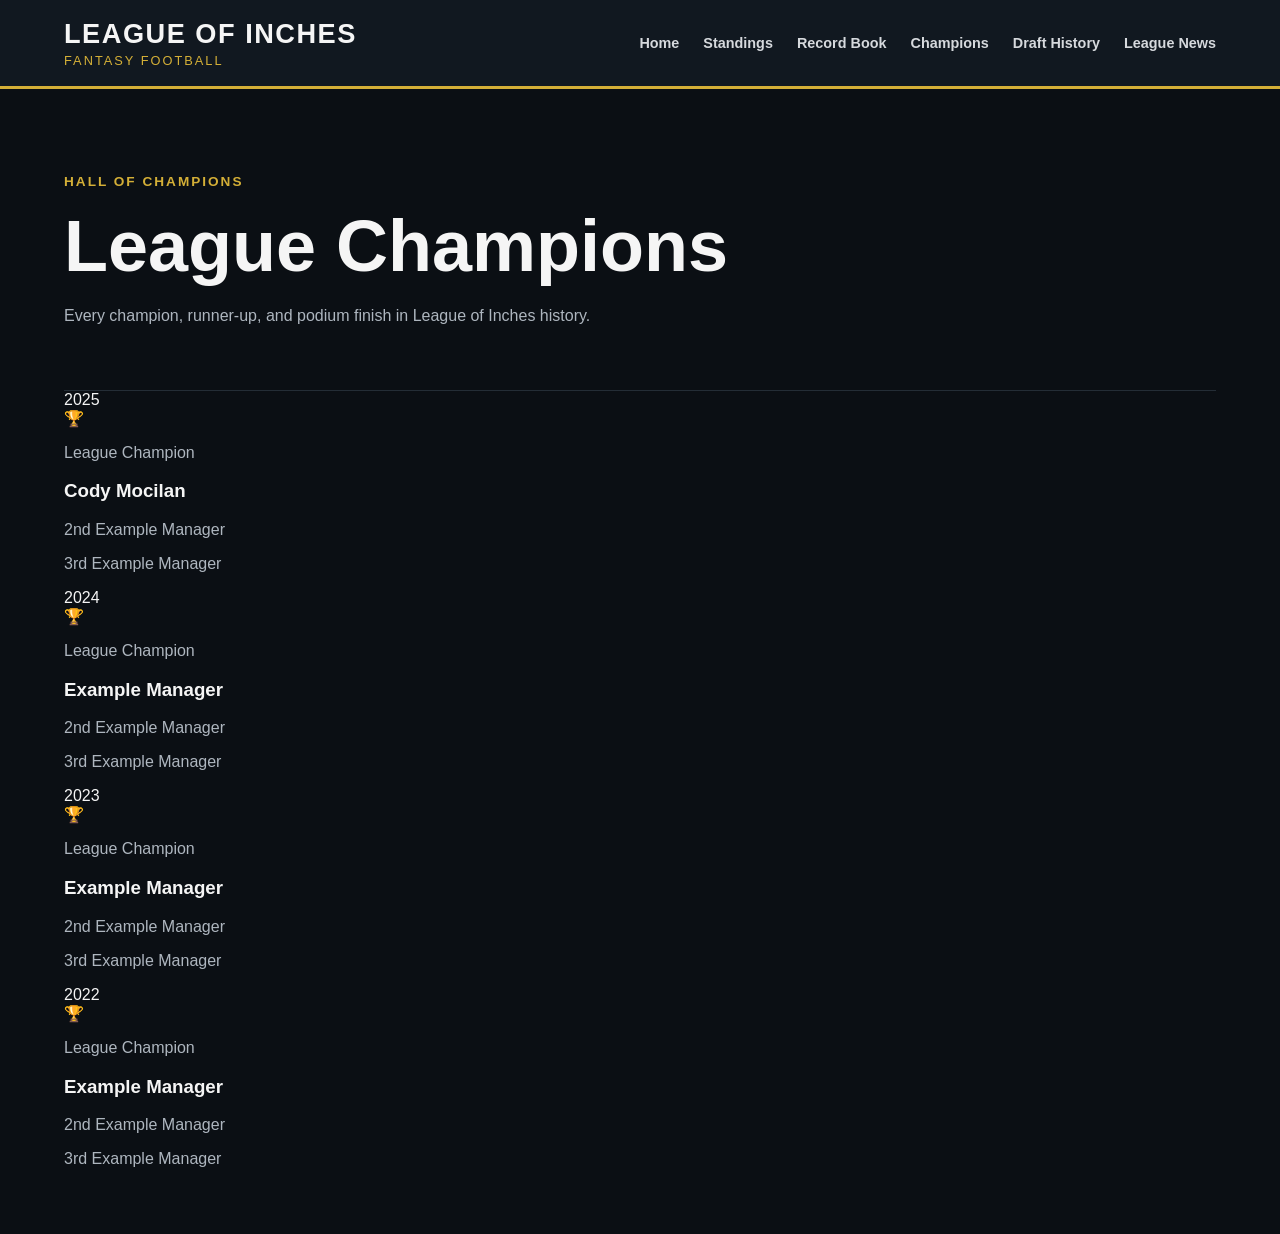
==== champions.html @ 8c59e63b "Create champions page" ====
<!DOCTYPE html>
<html lang="en">
<head>
  <meta charset="UTF-8">
  <meta name="viewport" content="width=device-width, initial-scale=1.0">
  <title>Champions | League of Inches</title>
  <link rel="stylesheet" href="style.css">
</head>

<body>

  <header class="site-header">
    <div class="header-inner">

      <div class="site-brand">
        <h1>LEAGUE OF INCHES</h1>
        <span>Fantasy Football</span>
      </div>

      <nav class="main-nav desktop-nav">
        <a href="index.html">Home</a>
        <a href="standings.html">Standings</a>
        <a href="record-book.html">Record Book</a>
        <a href="champions.html">Champions</a>
        <a href="draft-history.html">Draft History</a>
        <a href="news.html">League News</a>
      </nav>

      <details class="mobile-nav">
        <summary>☰</summary>

        <div class="mobile-nav-links">
          <a href="index.html">Home</a>
          <a href="standings.html">Standings</a>
          <a href="record-book.html">Record Book</a>
          <a href="champions.html">Champions</a>
          <a href="draft-history.html">Draft History</a>
          <a href="news.html">League News</a>
        </div>
      </details>

    </div>
  </header>

  <main>

    <section class="page-header">
      <p class="eyebrow">Hall of Champions</p>
      <h2>League Champions</h2>
      <p class="page-description">
        Every champion, runner-up, and podium finish in League of Inches history.
      </p>
    </section>

    <section class="champions-grid">

      <article class="champion-card featured-champion">
        <span class="champion-year">2025</span>
        <div class="champion-trophy">🏆</div>
        <p class="champion-label">League Champion</p>
        <h3>Cody Mocilan</h3>

        <div class="champion-placements">
          <p><span>2nd</span> Example Manager</p>
          <p><span>3rd</span> Example Manager</p>
        </div>
      </article>

      <article class="champion-card">
        <span class="champion-year">2024</span>
        <div class="champion-trophy">🏆</div>
        <p class="champion-label">League Champion</p>
        <h3>Example Manager</h3>

        <div class="champion-placements">
          <p><span>2nd</span> Example Manager</p>
          <p><span>3rd</span> Example Manager</p>
        </div>
      </article>

      <article class="champion-card">
        <span class="champion-year">2023</span>
        <div class="champion-trophy">🏆</div>
        <p class="champion-label">League Champion</p>
        <h3>Example Manager</h3>

        <div class="champion-placements">
          <p><span>2nd</span> Example Manager</p>
          <p><span>3rd</span> Example Manager</p>
        </div>
      </article>

      <article class="champion-card">
        <span class="champion-year">2022</span>
        <div class="champion-trophy">🏆</div>
        <p class="champion-label">League Champion</p>
        <h3>Example Manager</h3>

        <div class="champion-placements">
          <p><span>2nd</span> Example Manager</p>
          <p><span>3rd</span> Example Manager</p>
        </div>
      </article>

    </section>

  </main>

</body>
</html>
---- style.css ----
* {
  box-sizing: border-box;
}

body {
  margin: 0;
  font-family: Arial, Helvetica, sans-serif;
  background: #0b0f14;
  color: #f5f5f5;
}

/* HEADER */

.site-header {
  background: #111820;
  border-bottom: 3px solid #d4af37;
}

.header-inner {
  max-width: 1200px;
  margin: 0 auto;
  padding: 18px 24px;
  display: flex;
  align-items: center;
  justify-content: space-between;
  gap: 30px;
}

.site-brand h1 {
  margin: 0;
  font-size: 1.7rem;
  letter-spacing: 1.5px;
}

.site-brand span {
  display: block;
  margin-top: 3px;
  color: #d4af37;
  font-size: 0.8rem;
  text-transform: uppercase;
  letter-spacing: 2px;
}

.main-nav {
  display: flex;
  gap: 24px;
}

.main-nav a {
  color: #d6d9dd;
  text-decoration: none;
  font-size: 0.9rem;
  font-weight: bold;
  transition: color 0.2s ease;
}

.main-nav a:hover {
  color: #d4af37;
}

/* MAIN PAGE */

main {
  max-width: 1200px;
  margin: 0 auto;
  padding: 50px 24px;
}

main h2 {
  font-size: 2.5rem;
  margin: 0 0 10px;
}

main p {
  color: #aeb6bf;
}

/* HERO */

.hero {
  min-height: 520px;
  display: flex;
  align-items: center;
  padding: 70px 0;
}

.hero-content {
  max-width: 720px;
}

.eyebrow {
  margin: 0 0 16px;
  color: #d4af37;
  font-size: 0.85rem;
  font-weight: bold;
  text-transform: uppercase;
  letter-spacing: 2px;
}

.hero h2 {
  margin: 0;
  font-size: clamp(3rem, 7vw, 5.8rem);
  line-height: 0.95;
  letter-spacing: -2px;
}

.hero-description {
  max-width: 600px;
  margin: 24px 0 30px;
  font-size: 1.1rem;
  line-height: 1.6;
}

.hero-buttons {
  display: flex;
  gap: 12px;
  flex-wrap: wrap;
}

.button {
  display: inline-block;
  padding: 13px 20px;
  border-radius: 6px;
  text-decoration: none;
  font-weight: bold;
}

.button.primary {
  background: #d4af37;
  color: #0b0f14;
}

.button.secondary {
  border: 1px solid #4b5563;
  color: #f5f5f5;
}

.mobile-nav {
  display: none;
}

/* PAGE HEADERS */

.page-header {
  padding: 35px 0 45px;
  border-bottom: 1px solid #242d36;
}

.page-header h2 {
  margin: 0;
  font-size: clamp(2.6rem, 6vw, 4.5rem);
}

.page-description {
  max-width: 650px;
  margin-top: 16px;
  line-height: 1.6;
}


/* STANDINGS */

.standings-section {
  padding: 45px 0;
}

.section-heading {
  display: flex;
  align-items: flex-end;
  justify-content: space-between;
  gap: 20px;
  margin-bottom: 25px;
}

.section-heading h3 {
  margin: 4px 0 0;
  font-size: 1.8rem;
}

.season-selector {
  background: #111820;
  color: #f5f5f5;
  border: 1px solid #39434d;
  border-radius: 6px;
  padding: 10px 14px;
  font-size: 0.95rem;
}

.table-wrapper {
  width: 100%;
  overflow-x: auto;
  border: 1px solid #242d36;
  border-radius: 8px;
}

.standings-table {
  width: 100%;
  border-collapse: collapse;
  min-width: 700px;
  background: #111820;
}

.standings-table th,
.standings-table td {
  padding: 16px 18px;
  text-align: left;
  border-bottom: 1px solid #242d36;
}

.standings-table th {
  background: #151e27;
  color: #d4af37;
  font-size: 0.78rem;
  text-transform: uppercase;
  letter-spacing: 1px;
}

.standings-table td {
  color: #d6d9dd;
}

.standings-table tbody tr:last-child td {
  border-bottom: none;
}

.standings-table tbody tr:hover {
  background: #151e27;
}

.standings-table td:nth-child(1) {
  font-weight: bold;
  color: #d4af37;
}

.standings-table td:nth-child(2) {
  font-weight: bold;
  color: #ffffff;
}

/* RECORD BOOK */

.record-grid {
  display: grid;
  grid-template-columns: repeat(2, minmax(0, 1fr));
  gap: 20px;
  padding: 45px 0;
}

.record-card {
  background: linear-gradient(145deg, #111820, #151e27);
  border: 1px solid #28313b;
  border-radius: 10px;
  padding: 28px;
  position: relative;
  overflow: hidden;
}

.record-card::before {
  content: "";
  position: absolute;
  top: 0;
  left: 0;
  width: 5px;
  height: 100%;
  background: #d4af37;
}

.record-label {
  margin: 0 0 18px;
  color: #aeb6bf;
  font-size: 0.78rem;
  font-weight: bold;
  text-transform: uppercase;
  letter-spacing: 1.3px;
}

.record-card h3 {
  margin: 0;
  font-size: 3rem;
  line-height: 1;
  color: #ffffff;
}

.record-holder {
  margin: 12px 0 4px;
  color: #d4af37;
  font-size: 1.1rem;
  font-weight: bold;
}

.record-meta {
  color: #7f8a96;
  font-size: 0.85rem;
}

/* MOBILE */

@media (max-width: 800px) {

  .header-inner {
    padding: 20px;
    flex-direction: row;
    align-items: flex-start;
    justify-content: space-between;
    position: relative;
  }

  .desktop-nav {
    display: none;
  }

  .mobile-nav {
    display: block;
    margin-left: auto;
  }

  .mobile-nav summary {
    list-style: none;
    cursor: pointer;
    font-size: 2rem;
    line-height: 1;
    color: #f5f5f5;
  }

  .mobile-nav summary::-webkit-details-marker {
    display: none;
  }

  .mobile-nav-links {
    position: absolute;
    top: 100%;
    left: 0;
    right: 0;
    z-index: 100;
    padding: 15px 20px 20px;
    background: #111820;
    border-bottom: 3px solid #d4af37;
  }

  .mobile-nav-links a {
    display: block;
    padding: 13px 0;
    color: #f5f5f5;
    text-decoration: none;
    font-size: 1rem;
    font-weight: bold;
    border-bottom: 1px solid #28313b;
  }

  .mobile-nav-links a:last-child {
    border-bottom: none;
  }

  .site-brand h1 {
    font-size: 1.4rem;
  }

  .site-brand span {
    font-size: 0.72rem;
  }

  main {
    padding: 35px 20px;
  }

  .hero {
    min-height: 520px;
    padding: 55px 0;
  }

    .page-header {
    padding: 20px 0 35px;
  }

  .standings-section {
    padding: 35px 0;
  }

  .section-heading {
    align-items: center;
  }

  .section-heading h3 {
    font-size: 1.5rem;
  }

  .standings-table th,
  .standings-table td {
    padding: 14px 15px;
  }

    .record-grid {
    grid-template-columns: 1fr;
    padding: 35px 0;
  }

  .record-card {
    padding: 24px;
  }

  .record-card h3 {
    font-size: 2.6rem;
  }
}
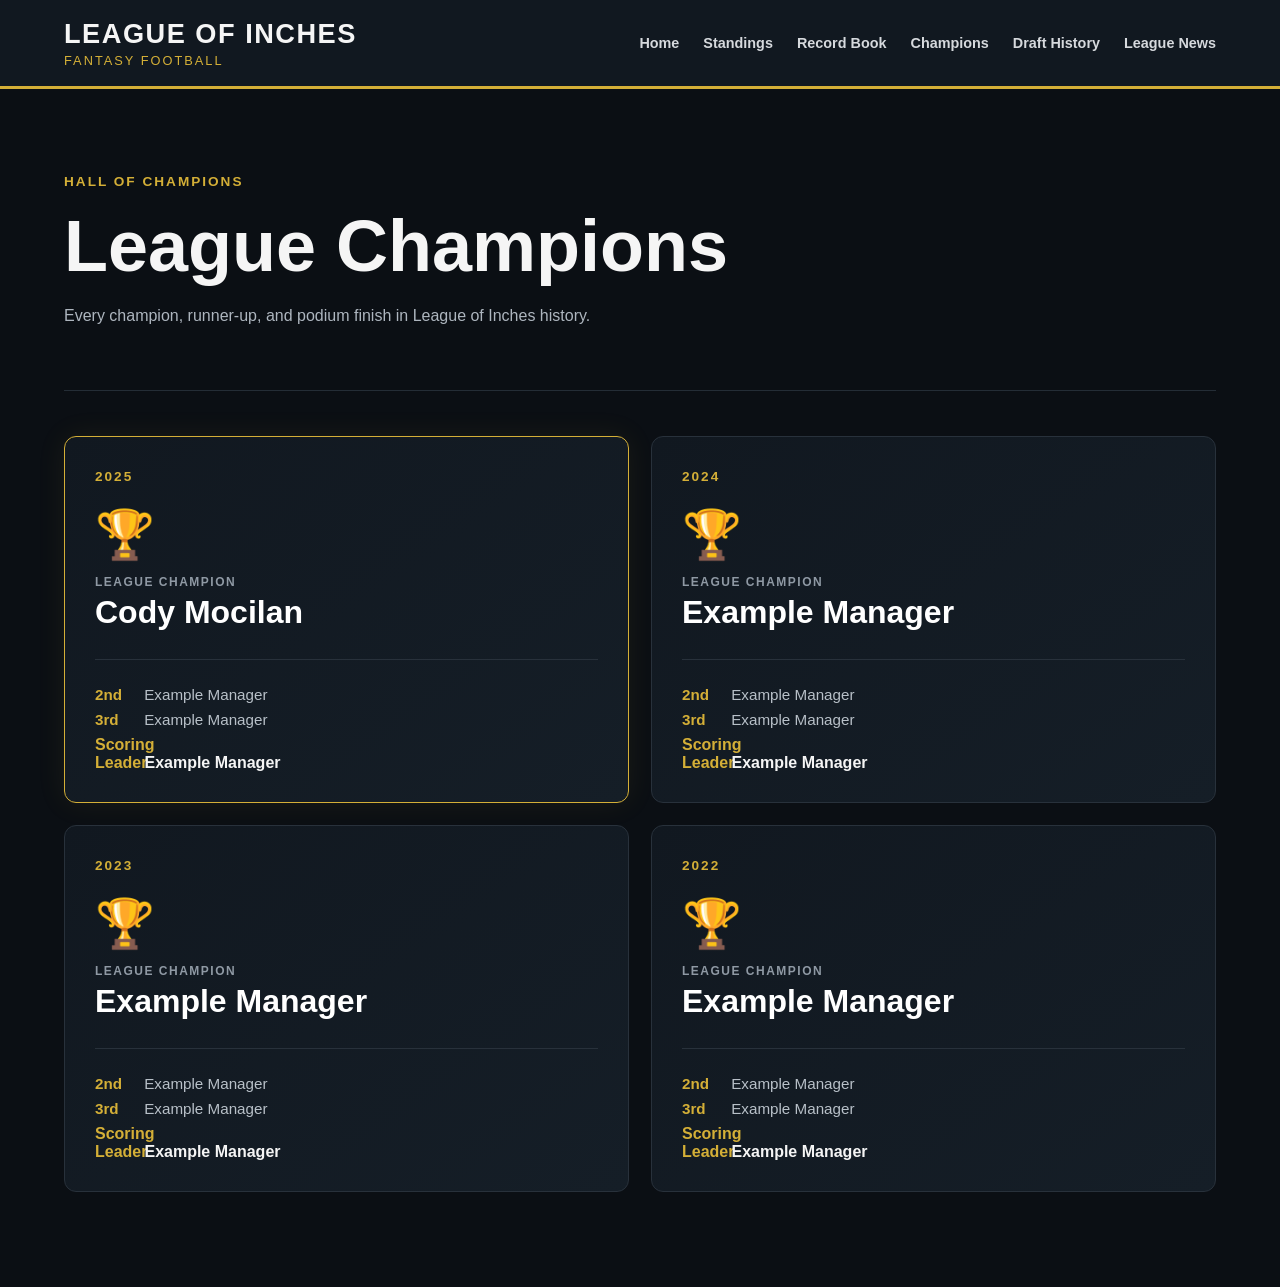
==== commit 5300e8de: "Add scoring leaders to champions" ====
--- a/champions.html
+++ b/champions.html
@@ -63,6 +63,11 @@
         <div class="champion-placements">
           <p><span>2nd</span> Example Manager</p>
           <p><span>3rd</span> Example Manager</p>
+        
+          <div class="scoring-leader">
+            <span class="scoring-label">Scoring Leader</span>
+            <strong>Example Manager</strong>
+          </div>
         </div>
       </article>
 
@@ -75,6 +80,11 @@
         <div class="champion-placements">
           <p><span>2nd</span> Example Manager</p>
           <p><span>3rd</span> Example Manager</p>
+        
+          <div class="scoring-leader">
+            <span class="scoring-label">Scoring Leader</span>
+            <strong>Example Manager</strong>
+          </div>
         </div>
       </article>
 
@@ -87,6 +97,11 @@
         <div class="champion-placements">
           <p><span>2nd</span> Example Manager</p>
           <p><span>3rd</span> Example Manager</p>
+        
+          <div class="scoring-leader">
+            <span class="scoring-label">Scoring Leader</span>
+            <strong>Example Manager</strong>
+          </div>
         </div>
       </article>
 
@@ -99,6 +114,11 @@
         <div class="champion-placements">
           <p><span>2nd</span> Example Manager</p>
           <p><span>3rd</span> Example Manager</p>
+        
+          <div class="scoring-leader">
+            <span class="scoring-label">Scoring Leader</span>
+            <strong>Example Manager</strong>
+          </div>
         </div>
       </article>
 
--- a/style.css
+++ b/style.css
@@ -291,6 +291,76 @@
 .record-meta {
   color: #7f8a96;
   font-size: 0.85rem;
+}
+
+/* CHAMPIONS */
+
+.champions-grid {
+  display: grid;
+  grid-template-columns: repeat(2, minmax(0, 1fr));
+  gap: 22px;
+  padding: 45px 0;
+}
+
+.champion-card {
+  position: relative;
+  background: linear-gradient(145deg, #111820, #151e27);
+  border: 1px solid #28313b;
+  border-radius: 12px;
+  padding: 30px;
+  overflow: hidden;
+}
+
+.champion-card.featured-champion {
+  border-color: #d4af37;
+  box-shadow: 0 0 30px rgba(212, 175, 55, 0.08);
+}
+
+.champion-year {
+  display: inline-block;
+  color: #d4af37;
+  font-size: 0.85rem;
+  font-weight: bold;
+  letter-spacing: 2px;
+}
+
+.champion-trophy {
+  margin: 22px 0 12px;
+  font-size: 3rem;
+}
+
+.champion-label {
+  margin: 0 0 5px;
+  color: #8f99a4;
+  font-size: 0.75rem;
+  font-weight: bold;
+  text-transform: uppercase;
+  letter-spacing: 1.5px;
+}
+
+.champion-card h3 {
+  margin: 0;
+  color: #ffffff;
+  font-size: 2rem;
+}
+
+.champion-placements {
+  margin-top: 28px;
+  padding-top: 18px;
+  border-top: 1px solid #28313b;
+}
+
+.champion-placements p {
+  margin: 8px 0;
+  color: #b8c0c8;
+  font-size: 0.95rem;
+}
+
+.champion-placements span {
+  display: inline-block;
+  width: 45px;
+  color: #d4af37;
+  font-weight: bold;
 }
 
 /* MOBILE */
@@ -401,4 +471,18 @@
   .record-card h3 {
     font-size: 2.6rem;
   }
-}
+
+    .champions-grid {
+    grid-template-columns: 1fr;
+    padding: 35px 0;
+  }
+
+  .champion-card {
+    padding: 25px;
+  }
+
+  .champion-card h3 {
+    font-size: 1.8rem;
+  }
+  
+}
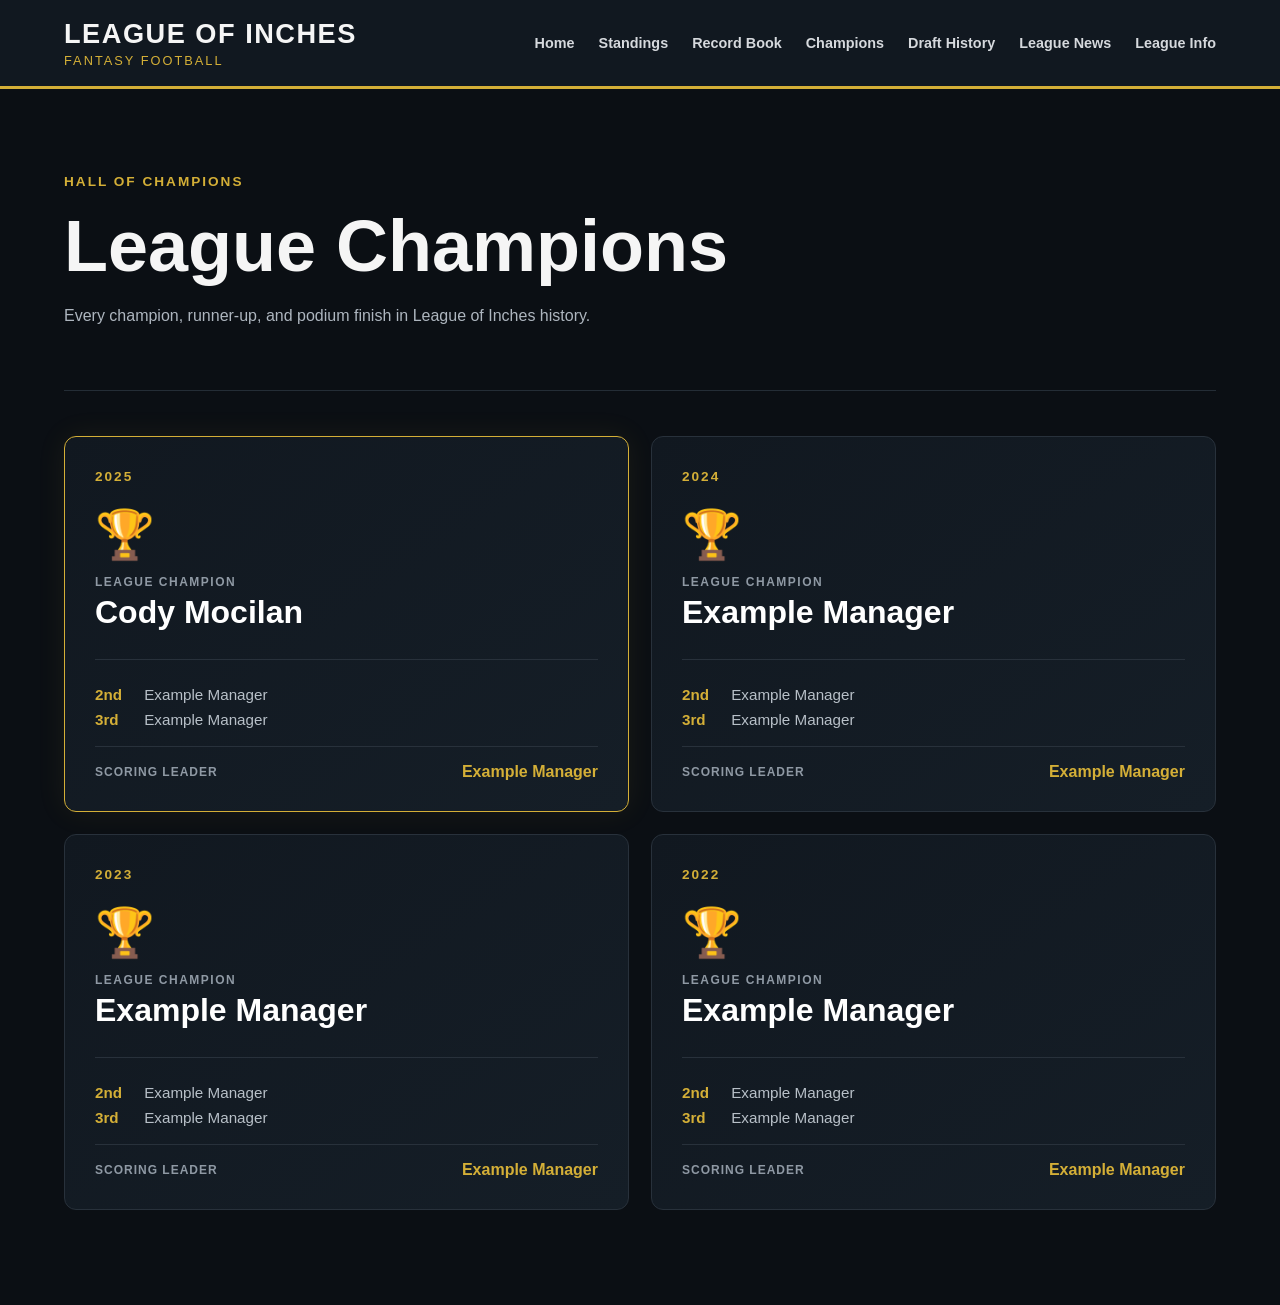
==== commit 6ede0c07: "Update champions.html" ====
--- a/champions.html
+++ b/champions.html
@@ -9,39 +9,40 @@
 
 <body>
 
-  <header class="site-header">
-    <div class="header-inner">
-
-      <div class="site-brand">
-        <h1>LEAGUE OF INCHES</h1>
-        <span>Fantasy Football</span>
-      </div>
-
-      <nav class="main-nav desktop-nav">
-        <a href="index.html">Home</a>
-        <a href="standings.html">Standings</a>
-        <a href="record-book.html">Record Book</a>
-        <a href="champions.html">Champions</a>
-        <a href="draft-history.html">Draft History</a>
-        <a href="news.html">League News</a>
-      </nav>
-
-      <details class="mobile-nav">
-        <summary>☰</summary>
-
-        <div class="mobile-nav-links">
+     <header class="site-header">
+      <div class="header-inner">
+    
+        <a href="index.html" class="site-brand">
+          <h1>LEAGUE OF INCHES</h1>
+          <span>Fantasy Football</span>
+        </a>
+    
+        <nav class="main-nav desktop-nav">
           <a href="index.html">Home</a>
           <a href="standings.html">Standings</a>
           <a href="record-book.html">Record Book</a>
           <a href="champions.html">Champions</a>
           <a href="draft-history.html">Draft History</a>
           <a href="news.html">League News</a>
-        </div>
-      </details>
-
-    </div>
-  </header>
-
+          <a href="league-info.html">League Info</a>
+        </nav>
+    
+        <details class="mobile-nav">
+          <summary>☰</summary>
+    
+          <div class="mobile-nav-links">
+            <a href="index.html">Home</a>
+            <a href="standings.html">Standings</a>
+            <a href="record-book.html">Record Book</a>
+            <a href="champions.html">Champions</a>
+            <a href="draft-history.html">Draft History</a>
+            <a href="news.html">League News</a>
+            <a href="league-info.html">League Info</a>
+          </div>
+        </details>
+    
+      </div>
+    </header>
   <main>
 
     <section class="page-header">
--- a/style.css
+++ b/style.css
@@ -39,6 +39,11 @@
   font-size: 0.8rem;
   text-transform: uppercase;
   letter-spacing: 2px;
+}
+
+.site-brand {
+  text-decoration: none;
+  color: inherit;
 }
 
 .main-nav {
@@ -356,11 +361,303 @@
   font-size: 0.95rem;
 }
 
-.champion-placements span {
+.champion-placements p span {
   display: inline-block;
   width: 45px;
   color: #d4af37;
   font-weight: bold;
+}
+
+.scoring-leader {
+  margin-top: 18px;
+  padding-top: 16px;
+  border-top: 1px solid #28313b;
+  display: flex;
+  justify-content: space-between;
+  align-items: center;
+  gap: 15px;
+}
+
+.scoring-label {
+  color: #8f99a4;
+  font-size: 0.75rem;
+  font-weight: bold;
+  text-transform: uppercase;
+  letter-spacing: 1px;
+}
+
+.scoring-leader strong {
+  color: #d4af37;
+  text-align: right;
+}
+
+/* DRAFT HISTORY */
+
+.draft-section {
+  padding: 45px 0;
+}
+
+.draft-info {
+  display: grid;
+  grid-template-columns: repeat(3, 1fr);
+  gap: 14px;
+  margin-bottom: 24px;
+}
+
+.draft-info div {
+  background: #111820;
+  border: 1px solid #28313b;
+  border-radius: 8px;
+  padding: 18px;
+}
+
+.draft-info span {
+  display: block;
+  margin-bottom: 6px;
+  color: #8f99a4;
+  font-size: 0.75rem;
+  font-weight: bold;
+  text-transform: uppercase;
+  letter-spacing: 1px;
+}
+
+.draft-info strong {
+  color: #ffffff;
+  font-size: 1.2rem;
+}
+
+.draft-table {
+  width: 100%;
+  min-width: 700px;
+  border-collapse: collapse;
+  background: #111820;
+}
+
+.draft-table th,
+.draft-table td {
+  padding: 16px 18px;
+  text-align: left;
+  border-bottom: 1px solid #242d36;
+}
+
+.draft-table th {
+  background: #151e27;
+  color: #d4af37;
+  font-size: 0.78rem;
+  text-transform: uppercase;
+  letter-spacing: 1px;
+}
+
+.draft-table td {
+  color: #d6d9dd;
+}
+
+.draft-table tbody tr:last-child td {
+  border-bottom: none;
+}
+
+.draft-table tbody tr:hover {
+  background: #151e27;
+}
+
+.draft-table td:nth-child(1),
+.draft-table td:nth-child(5) {
+  color: #d4af37;
+  font-weight: bold;
+}
+
+.draft-table td:nth-child(2),
+.draft-table td:nth-child(3) {
+  color: #ffffff;
+  font-weight: bold;
+}
+
+/* DRAFT BOARD */
+
+.draft-board-wrapper {
+  width: 100%;
+  overflow-x: auto;
+  border: 1px solid #28313b;
+  border-radius: 10px;
+  background: #0d1319;
+}
+
+.draft-board {
+  display: grid;
+  grid-template-columns: 58px repeat(10, 125px);
+  width: max-content;
+  min-width: 100%;
+}
+
+.draft-corner,
+.draft-manager,
+.draft-round,
+.draft-pick {
+  border-right: 1px solid #28313b;
+  border-bottom: 1px solid #28313b;
+}
+
+.draft-corner {
+  position: sticky;
+  left: 0;
+  z-index: 3;
+  display: flex;
+  align-items: center;
+  justify-content: center;
+  background: #151e27;
+  color: #d4af37;
+  font-size: 0.75rem;
+  font-weight: bold;
+  letter-spacing: 1px;
+}
+
+.draft-manager {
+  padding: 14px 8px;
+  background: #151e27;
+  color: #ffffff;
+  text-align: center;
+  font-size: 0.78rem;
+  font-weight: bold;
+}
+
+.draft-round {
+  position: sticky;
+  left: 0;
+  z-index: 2;
+  display: flex;
+  align-items: center;
+  justify-content: center;
+  background: #111820;
+  color: #d4af37;
+  font-size: 1.1rem;
+  font-weight: bold;
+}
+
+.draft-pick {
+  min-height: 95px;
+  padding: 12px 10px;
+  background: #111820;
+  display: flex;
+  flex-direction: column;
+}
+
+.draft-pick span {
+  color: #d4af37;
+  font-size: 0.7rem;
+  font-weight: bold;
+  margin-bottom: 7px;
+}
+
+.draft-pick strong {
+  color: #ffffff;
+  font-size: 0.85rem;
+  line-height: 1.25;
+}
+
+.draft-pick small {
+  margin-top: auto;
+  padding-top: 8px;
+  color: #8f99a4;
+  font-size: 0.7rem;
+  font-weight: bold;
+}
+
+.draft-pick:hover {
+  background: #18222c;
+}
+
+/* LEAGUE NEWS */
+
+.news-grid {
+  display: grid;
+  grid-template-columns: repeat(2, minmax(0, 1fr));
+  gap: 22px;
+  padding: 45px 0;
+}
+
+.news-card {
+  background: linear-gradient(145deg, #111820, #151e27);
+  border: 1px solid #28313b;
+  border-radius: 12px;
+  padding: 28px;
+}
+
+.news-card.featured-news {
+  grid-column: 1 / -1;
+  min-height: 260px;
+  display: flex;
+  flex-direction: column;
+  justify-content: flex-end;
+  border-color: #d4af37;
+}
+
+.news-category {
+  margin: 0 0 12px;
+  color: #d4af37;
+  font-size: 0.75rem;
+  font-weight: bold;
+  text-transform: uppercase;
+  letter-spacing: 1.4px;
+}
+
+.news-card h3 {
+  margin: 0 0 12px;
+  color: #ffffff;
+  font-size: 1.8rem;
+}
+
+.featured-news h3 {
+  font-size: 2.5rem;
+}
+
+.news-card p {
+  margin: 0 0 20px;
+  color: #aeb6bf;
+  line-height: 1.6;
+}
+
+.news-date {
+  margin-top: auto;
+  color: #7f8a96;
+  font-size: 0.8rem;
+  font-weight: bold;
+}
+
+/* LEAGUE INFO */
+
+.info-grid {
+  display: grid;
+  grid-template-columns: repeat(2, minmax(0, 1fr));
+  gap: 22px;
+  padding: 45px 0;
+}
+
+.info-card {
+  background: linear-gradient(145deg, #111820, #151e27);
+  border: 1px solid #28313b;
+  border-radius: 12px;
+  padding: 28px;
+}
+
+.info-label {
+  margin: 0 0 10px;
+  color: #d4af37;
+  font-size: 0.75rem;
+  font-weight: bold;
+  text-transform: uppercase;
+  letter-spacing: 1.4px;
+}
+
+.info-card h3 {
+  margin: 0 0 12px;
+  color: #ffffff;
+  font-size: 1.5rem;
+}
+
+.info-card p {
+  margin: 0;
+  color: #aeb6bf;
+  line-height: 1.6;
 }
 
 /* MOBILE */
@@ -484,5 +781,67 @@
   .champion-card h3 {
     font-size: 1.8rem;
   }
+
+    .draft-section {
+    padding: 35px 0;
+  }
+
+  .draft-info {
+    grid-template-columns: 1fr 1fr 1fr;
+    gap: 8px;
+  }
+
+  .draft-info div {
+    padding: 14px 10px;
+  }
+
+  .draft-info strong {
+    font-size: 1rem;
+  }
+
+  .draft-table th,
+  .draft-table td {
+    padding: 14px 15px;
+  }
+
+  .draft-board {
+    grid-template-columns: 52px repeat(10, 120px);
+  }
+
+  .draft-pick {
+    min-height: 90px;
+    padding: 10px 8px;
+  }
+
+  .draft-manager {
+    padding: 12px 6px;
+  }
+
+  .news-grid {
+    grid-template-columns: 1fr;
+    padding: 35px 0;
+  }
+
+  .news-card.featured-news {
+    grid-column: auto;
+    min-height: 230px;
+  }
+
+  .featured-news h3 {
+    font-size: 2rem;
+  }
+
+  .news-card {
+    padding: 24px;
+  }
+
+  .info-grid {
+    grid-template-columns: 1fr;
+    padding: 35px 0;
+  }
+
+  .info-card {
+    padding: 24px;
+  }
   
 }
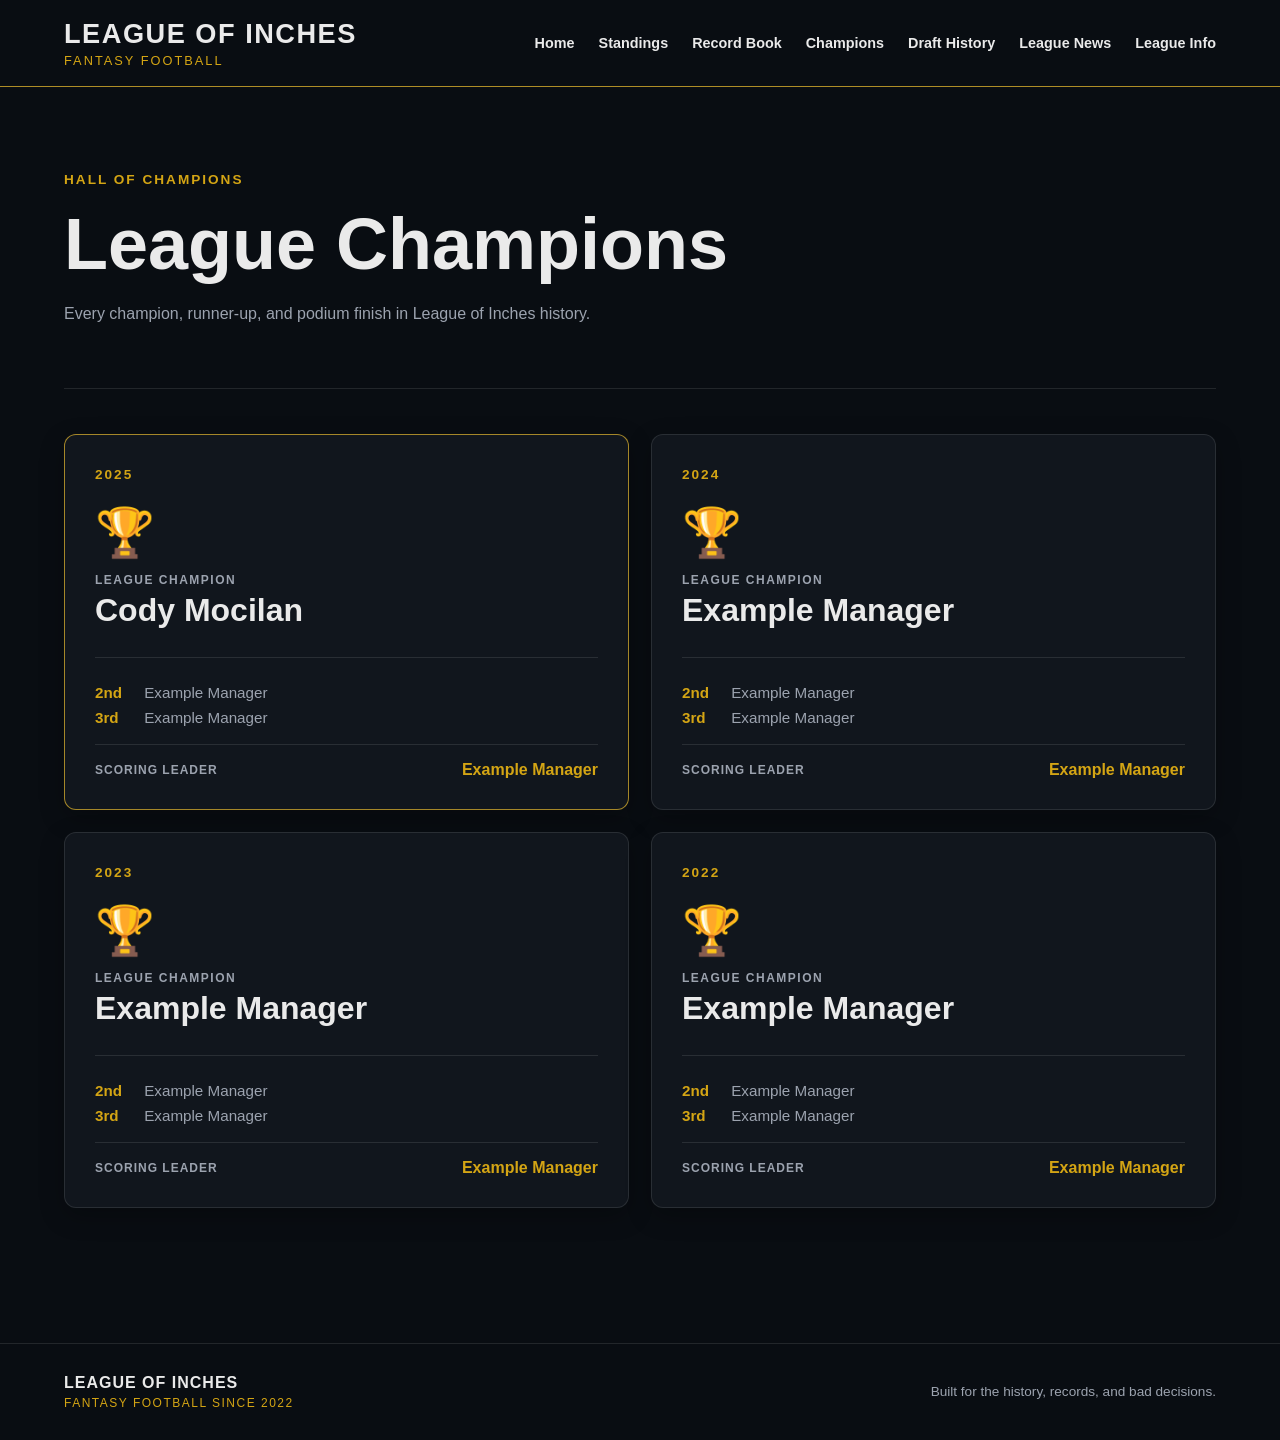
==== commit 186f20ef: "Update champions.html" ====
--- a/champions.html
+++ b/champions.html
@@ -127,5 +127,18 @@
 
   </main>
 
+    <footer class="site-footer">
+      <div class="footer-inner">
+    
+        <div class="footer-brand">
+          <strong>LEAGUE OF INCHES</strong>
+          <span>Fantasy Football Since 2022</span>
+        </div>
+    
+        <p>Built for the history, records, and bad decisions.</p>
+    
+      </div>
+    </footer>
+  
 </body>
 </html>
--- a/style.css
+++ b/style.css
@@ -1,3 +1,27 @@
+:root {
+  --bg-main: #090D12;
+  --bg-card: #11161D;
+  --bg-hover: #181E26;
+  --bg-header: #090D12;
+
+  --gold: #D4A514;
+  --gold-hover: #E0B126;
+
+  --text-main: #EAEAEA;
+  --text-muted: #9CA3AF;
+
+  --border-subtle: rgba(255, 255, 255, 0.10);
+  --border-gold: rgba(244, 196, 48, 0.65);
+  --border-gold-nav: rgba(244, 196, 48, 0.70);
+
+  --shadow-card: 0 8px 24px rgba(0, 0, 0, 0.25);
+}
+
+
+/* ========================================
+   GLOBAL
+   ======================================== */
+
 * {
   box-sizing: border-box;
 }
@@ -5,15 +29,25 @@
 body {
   margin: 0;
   font-family: Arial, Helvetica, sans-serif;
-  background: #0b0f14;
-  color: #f5f5f5;
-}
-
-/* HEADER */
+  background: var(--bg-main);
+  color: var(--text-main);
+}
+
+a {
+  transition:
+    color 0.2s ease,
+    border-color 0.2s ease,
+    background 0.2s ease;
+}
+
+
+/* ========================================
+   HEADER
+   ======================================== */
 
 .site-header {
-  background: #111820;
-  border-bottom: 3px solid #d4af37;
+  background: var(--bg-header);
+  border-bottom: 1px solid var(--border-gold-nav);
 }
 
 .header-inner {
@@ -26,6 +60,11 @@
   gap: 30px;
 }
 
+.site-brand {
+  text-decoration: none;
+  color: var(--text-main);
+}
+
 .site-brand h1 {
   margin: 0;
   font-size: 1.7rem;
@@ -35,35 +74,61 @@
 .site-brand span {
   display: block;
   margin-top: 3px;
-  color: #d4af37;
+  color: var(--gold);
   font-size: 0.8rem;
   text-transform: uppercase;
   letter-spacing: 2px;
 }
 
-.site-brand {
-  text-decoration: none;
-  color: inherit;
-}
-
 .main-nav {
   display: flex;
   gap: 24px;
 }
 
 .main-nav a {
-  color: #d6d9dd;
+  color: var(--text-main);
   text-decoration: none;
   font-size: 0.9rem;
   font-weight: bold;
-  transition: color 0.2s ease;
-}
-
-.main-nav a:hover {
-  color: #d4af37;
-}
-
-/* MAIN PAGE */
+}
+
+.main-nav a:hover,
+.main-nav a.active {
+  color: var(--gold);
+}
+
+
+/* ========================================
+   MOBILE NAV
+   ======================================== */
+
+.mobile-nav {
+  display: none;
+}
+
+.mobile-nav summary {
+  color: var(--text-main);
+}
+
+.mobile-nav-links {
+  background: var(--bg-main);
+  border-bottom: 1px solid var(--border-gold-nav);
+}
+
+.mobile-nav-links a {
+  color: var(--text-main);
+  border-bottom-color: var(--border-subtle);
+}
+
+.mobile-nav-links a:hover,
+.mobile-nav-links a.active {
+  color: var(--gold);
+}
+
+
+/* ========================================
+   MAIN PAGE
+   ======================================== */
 
 main {
   max-width: 1200px;
@@ -74,13 +139,26 @@
 main h2 {
   font-size: 2.5rem;
   margin: 0 0 10px;
+  color: var(--text-main);
 }
 
 main p {
-  color: #aeb6bf;
-}
-
-/* HERO */
+  color: var(--text-muted);
+}
+
+.eyebrow {
+  margin: 0 0 16px;
+  color: var(--gold);
+  font-size: 0.85rem;
+  font-weight: bold;
+  text-transform: uppercase;
+  letter-spacing: 2px;
+}
+
+
+/* ========================================
+   HERO
+   ======================================== */
 
 .hero {
   min-height: 520px;
@@ -93,20 +171,12 @@
   max-width: 720px;
 }
 
-.eyebrow {
-  margin: 0 0 16px;
-  color: #d4af37;
-  font-size: 0.85rem;
-  font-weight: bold;
-  text-transform: uppercase;
-  letter-spacing: 2px;
-}
-
 .hero h2 {
   margin: 0;
   font-size: clamp(3rem, 7vw, 5.8rem);
   line-height: 0.95;
   letter-spacing: -2px;
+  color: var(--text-main);
 }
 
 .hero-description {
@@ -114,6 +184,7 @@
   margin: 24px 0 30px;
   font-size: 1.1rem;
   line-height: 1.6;
+  color: var(--text-muted);
 }
 
 .hero-buttons {
@@ -131,39 +202,54 @@
 }
 
 .button.primary {
-  background: #d4af37;
-  color: #0b0f14;
+  background: var(--gold);
+  color: var(--bg-main);
+  border: 1px solid var(--gold);
+}
+
+.button.primary:hover {
+  background: var(--gold-hover);
+  border-color: var(--gold-hover);
 }
 
 .button.secondary {
-  border: 1px solid #4b5563;
-  color: #f5f5f5;
-}
-
-.mobile-nav {
-  display: none;
-}
-
-/* PAGE HEADERS */
+  background: transparent;
+  color: var(--text-main);
+  border: 1px solid #4B5563;
+}
+
+.button.secondary:hover {
+  color: var(--gold);
+  border-color: var(--gold);
+}
+
+
+/* ========================================
+   PAGE HEADERS
+   ======================================== */
 
 .page-header {
   padding: 35px 0 45px;
-  border-bottom: 1px solid #242d36;
+  border-bottom: 1px solid var(--border-subtle);
 }
 
 .page-header h2 {
   margin: 0;
   font-size: clamp(2.6rem, 6vw, 4.5rem);
+  color: var(--text-main);
 }
 
 .page-description {
   max-width: 650px;
   margin-top: 16px;
   line-height: 1.6;
-}
-
-
-/* STANDINGS */
+  color: var(--text-muted);
+}
+
+
+/* ========================================
+   STANDINGS
+   ======================================== */
 
 .standings-section {
   padding: 45px 0;
@@ -180,12 +266,13 @@
 .section-heading h3 {
   margin: 4px 0 0;
   font-size: 1.8rem;
+  color: var(--text-main);
 }
 
 .season-selector {
-  background: #111820;
-  color: #f5f5f5;
-  border: 1px solid #39434d;
+  background: var(--bg-card);
+  color: var(--text-main);
+  border: 1px solid var(--border-subtle);
   border-radius: 6px;
   padding: 10px 14px;
   font-size: 0.95rem;
@@ -194,7 +281,7 @@
 .table-wrapper {
   width: 100%;
   overflow-x: auto;
-  border: 1px solid #242d36;
+  border: 1px solid var(--border-subtle);
   border-radius: 8px;
 }
 
@@ -202,26 +289,26 @@
   width: 100%;
   border-collapse: collapse;
   min-width: 700px;
-  background: #111820;
+  background: var(--bg-card);
 }
 
 .standings-table th,
 .standings-table td {
   padding: 16px 18px;
   text-align: left;
-  border-bottom: 1px solid #242d36;
+  border-bottom: 1px solid var(--border-subtle);
 }
 
 .standings-table th {
-  background: #151e27;
-  color: #d4af37;
+  background: var(--bg-card);
+  color: var(--gold);
   font-size: 0.78rem;
   text-transform: uppercase;
   letter-spacing: 1px;
 }
 
 .standings-table td {
-  color: #d6d9dd;
+  color: var(--text-main);
 }
 
 .standings-table tbody tr:last-child td {
@@ -229,20 +316,23 @@
 }
 
 .standings-table tbody tr:hover {
-  background: #151e27;
+  background: var(--bg-hover);
 }
 
 .standings-table td:nth-child(1) {
   font-weight: bold;
-  color: #d4af37;
+  color: var(--gold);
 }
 
 .standings-table td:nth-child(2) {
   font-weight: bold;
-  color: #ffffff;
-}
-
-/* RECORD BOOK */
+  color: var(--text-main);
+}
+
+
+/* ========================================
+   RECORD BOOK
+   ======================================== */
 
 .record-grid {
   display: grid;
@@ -252,12 +342,13 @@
 }
 
 .record-card {
-  background: linear-gradient(145deg, #111820, #151e27);
-  border: 1px solid #28313b;
+  background: var(--bg-card);
+  border: 1px solid var(--border-subtle);
   border-radius: 10px;
   padding: 28px;
   position: relative;
   overflow: hidden;
+  box-shadow: var(--shadow-card);
 }
 
 .record-card::before {
@@ -267,12 +358,12 @@
   left: 0;
   width: 5px;
   height: 100%;
-  background: #d4af37;
+  background: var(--gold);
 }
 
 .record-label {
   margin: 0 0 18px;
-  color: #aeb6bf;
+  color: var(--text-muted);
   font-size: 0.78rem;
   font-weight: bold;
   text-transform: uppercase;
@@ -283,22 +374,25 @@
   margin: 0;
   font-size: 3rem;
   line-height: 1;
-  color: #ffffff;
+  color: var(--text-main);
 }
 
 .record-holder {
   margin: 12px 0 4px;
-  color: #d4af37;
+  color: var(--gold);
   font-size: 1.1rem;
   font-weight: bold;
 }
 
 .record-meta {
-  color: #7f8a96;
+  color: var(--text-muted);
   font-size: 0.85rem;
 }
 
-/* CHAMPIONS */
+
+/* ========================================
+   CHAMPIONS
+   ======================================== */
 
 .champions-grid {
   display: grid;
@@ -309,21 +403,21 @@
 
 .champion-card {
   position: relative;
-  background: linear-gradient(145deg, #111820, #151e27);
-  border: 1px solid #28313b;
+  background: var(--bg-card);
+  border: 1px solid var(--border-subtle);
   border-radius: 12px;
   padding: 30px;
   overflow: hidden;
+  box-shadow: var(--shadow-card);
 }
 
 .champion-card.featured-champion {
-  border-color: #d4af37;
-  box-shadow: 0 0 30px rgba(212, 175, 55, 0.08);
+  border-color: var(--border-gold);
 }
 
 .champion-year {
   display: inline-block;
-  color: #d4af37;
+  color: var(--gold);
   font-size: 0.85rem;
   font-weight: bold;
   letter-spacing: 2px;
@@ -336,7 +430,7 @@
 
 .champion-label {
   margin: 0 0 5px;
-  color: #8f99a4;
+  color: var(--text-muted);
   font-size: 0.75rem;
   font-weight: bold;
   text-transform: uppercase;
@@ -345,33 +439,33 @@
 
 .champion-card h3 {
   margin: 0;
-  color: #ffffff;
+  color: var(--text-main);
   font-size: 2rem;
 }
 
 .champion-placements {
   margin-top: 28px;
   padding-top: 18px;
-  border-top: 1px solid #28313b;
+  border-top: 1px solid var(--border-subtle);
 }
 
 .champion-placements p {
   margin: 8px 0;
-  color: #b8c0c8;
+  color: var(--text-muted);
   font-size: 0.95rem;
 }
 
 .champion-placements p span {
   display: inline-block;
   width: 45px;
-  color: #d4af37;
+  color: var(--gold);
   font-weight: bold;
 }
 
 .scoring-leader {
   margin-top: 18px;
   padding-top: 16px;
-  border-top: 1px solid #28313b;
+  border-top: 1px solid var(--border-subtle);
   display: flex;
   justify-content: space-between;
   align-items: center;
@@ -379,7 +473,7 @@
 }
 
 .scoring-label {
-  color: #8f99a4;
+  color: var(--text-muted);
   font-size: 0.75rem;
   font-weight: bold;
   text-transform: uppercase;
@@ -387,11 +481,14 @@
 }
 
 .scoring-leader strong {
-  color: #d4af37;
+  color: var(--gold);
   text-align: right;
 }
 
-/* DRAFT HISTORY */
+
+/* ========================================
+   DRAFT HISTORY
+   ======================================== */
 
 .draft-section {
   padding: 45px 0;
@@ -405,8 +502,8 @@
 }
 
 .draft-info div {
-  background: #111820;
-  border: 1px solid #28313b;
+  background: var(--bg-card);
+  border: 1px solid var(--border-subtle);
   border-radius: 8px;
   padding: 18px;
 }
@@ -414,7 +511,7 @@
 .draft-info span {
   display: block;
   margin-bottom: 6px;
-  color: #8f99a4;
+  color: var(--text-muted);
   font-size: 0.75rem;
   font-weight: bold;
   text-transform: uppercase;
@@ -422,34 +519,37 @@
 }
 
 .draft-info strong {
-  color: #ffffff;
+  color: var(--text-main);
   font-size: 1.2rem;
 }
+
+
+/* OLD DRAFT TABLE SUPPORT */
 
 .draft-table {
   width: 100%;
   min-width: 700px;
   border-collapse: collapse;
-  background: #111820;
+  background: var(--bg-card);
 }
 
 .draft-table th,
 .draft-table td {
   padding: 16px 18px;
   text-align: left;
-  border-bottom: 1px solid #242d36;
+  border-bottom: 1px solid var(--border-subtle);
 }
 
 .draft-table th {
-  background: #151e27;
-  color: #d4af37;
+  background: var(--bg-card);
+  color: var(--gold);
   font-size: 0.78rem;
   text-transform: uppercase;
   letter-spacing: 1px;
 }
 
 .draft-table td {
-  color: #d6d9dd;
+  color: var(--text-main);
 }
 
 .draft-table tbody tr:last-child td {
@@ -457,29 +557,32 @@
 }
 
 .draft-table tbody tr:hover {
-  background: #151e27;
+  background: var(--bg-hover);
 }
 
 .draft-table td:nth-child(1),
 .draft-table td:nth-child(5) {
-  color: #d4af37;
+  color: var(--gold);
   font-weight: bold;
 }
 
 .draft-table td:nth-child(2),
 .draft-table td:nth-child(3) {
-  color: #ffffff;
-  font-weight: bold;
-}
-
-/* DRAFT BOARD */
+  color: var(--text-main);
+  font-weight: bold;
+}
+
+
+/* ========================================
+   DRAFT BOARD
+   ======================================== */
 
 .draft-board-wrapper {
   width: 100%;
   overflow-x: auto;
-  border: 1px solid #28313b;
+  border: 1px solid var(--border-subtle);
   border-radius: 10px;
-  background: #0d1319;
+  background: var(--bg-main);
 }
 
 .draft-board {
@@ -493,8 +596,8 @@
 .draft-manager,
 .draft-round,
 .draft-pick {
-  border-right: 1px solid #28313b;
-  border-bottom: 1px solid #28313b;
+  border-right: 1px solid var(--border-subtle);
+  border-bottom: 1px solid var(--border-subtle);
 }
 
 .draft-corner {
@@ -504,8 +607,8 @@
   display: flex;
   align-items: center;
   justify-content: center;
-  background: #151e27;
-  color: #d4af37;
+  background: var(--bg-card);
+  color: var(--gold);
   font-size: 0.75rem;
   font-weight: bold;
   letter-spacing: 1px;
@@ -513,8 +616,8 @@
 
 .draft-manager {
   padding: 14px 8px;
-  background: #151e27;
-  color: #ffffff;
+  background: var(--bg-card);
+  color: var(--text-main);
   text-align: center;
   font-size: 0.78rem;
   font-weight: bold;
@@ -527,8 +630,8 @@
   display: flex;
   align-items: center;
   justify-content: center;
-  background: #111820;
-  color: #d4af37;
+  background: var(--bg-card);
+  color: var(--gold);
   font-size: 1.1rem;
   font-weight: bold;
 }
@@ -536,20 +639,20 @@
 .draft-pick {
   min-height: 95px;
   padding: 12px 10px;
-  background: #111820;
+  background: var(--bg-card);
   display: flex;
   flex-direction: column;
 }
 
 .draft-pick span {
-  color: #d4af37;
+  color: var(--gold);
   font-size: 0.7rem;
   font-weight: bold;
   margin-bottom: 7px;
 }
 
 .draft-pick strong {
-  color: #ffffff;
+  color: var(--text-main);
   font-size: 0.85rem;
   line-height: 1.25;
 }
@@ -557,16 +660,19 @@
 .draft-pick small {
   margin-top: auto;
   padding-top: 8px;
-  color: #8f99a4;
+  color: var(--text-muted);
   font-size: 0.7rem;
   font-weight: bold;
 }
 
 .draft-pick:hover {
-  background: #18222c;
-}
-
-/* LEAGUE NEWS */
+  background: var(--bg-hover);
+}
+
+
+/* ========================================
+   LEAGUE NEWS
+   ======================================== */
 
 .news-grid {
   display: grid;
@@ -576,10 +682,11 @@
 }
 
 .news-card {
-  background: linear-gradient(145deg, #111820, #151e27);
-  border: 1px solid #28313b;
+  background: var(--bg-card);
+  border: 1px solid var(--border-subtle);
   border-radius: 12px;
   padding: 28px;
+  box-shadow: var(--shadow-card);
 }
 
 .news-card.featured-news {
@@ -588,12 +695,12 @@
   display: flex;
   flex-direction: column;
   justify-content: flex-end;
-  border-color: #d4af37;
+  border-color: var(--border-gold);
 }
 
 .news-category {
   margin: 0 0 12px;
-  color: #d4af37;
+  color: var(--gold);
   font-size: 0.75rem;
   font-weight: bold;
   text-transform: uppercase;
@@ -602,7 +709,7 @@
 
 .news-card h3 {
   margin: 0 0 12px;
-  color: #ffffff;
+  color: var(--text-main);
   font-size: 1.8rem;
 }
 
@@ -612,18 +719,21 @@
 
 .news-card p {
   margin: 0 0 20px;
-  color: #aeb6bf;
+  color: var(--text-muted);
   line-height: 1.6;
 }
 
 .news-date {
   margin-top: auto;
-  color: #7f8a96;
+  color: var(--text-muted);
   font-size: 0.8rem;
   font-weight: bold;
 }
 
-/* LEAGUE INFO */
+
+/* ========================================
+   LEAGUE INFO
+   ======================================== */
 
 .info-grid {
   display: grid;
@@ -633,15 +743,16 @@
 }
 
 .info-card {
-  background: linear-gradient(145deg, #111820, #151e27);
-  border: 1px solid #28313b;
+  background: var(--bg-card);
+  border: 1px solid var(--border-subtle);
   border-radius: 12px;
   padding: 28px;
+  box-shadow: var(--shadow-card);
 }
 
 .info-label {
   margin: 0 0 10px;
-  color: #d4af37;
+  color: var(--gold);
   font-size: 0.75rem;
   font-weight: bold;
   text-transform: uppercase;
@@ -650,17 +761,170 @@
 
 .info-card h3 {
   margin: 0 0 12px;
-  color: #ffffff;
+  color: var(--text-main);
   font-size: 1.5rem;
 }
 
 .info-card p {
   margin: 0;
-  color: #aeb6bf;
+  color: var(--text-muted);
   line-height: 1.6;
 }
 
-/* MOBILE */
+
+/* ========================================
+   HOMEPAGE FEATURES
+   ======================================== */
+
+.home-features {
+  display: grid;
+  grid-template-columns: repeat(3, minmax(0, 1fr));
+  gap: 20px;
+  padding: 20px 0 55px;
+}
+
+.home-feature {
+  background: var(--bg-card);
+  border: 1px solid var(--border-subtle);
+  border-radius: 12px;
+  padding: 26px;
+  box-shadow: var(--shadow-card);
+}
+
+.home-feature.champion-feature {
+  border-color: var(--border-gold);
+}
+
+.home-feature h3 {
+  margin: 0 0 10px;
+  color: var(--text-main);
+  font-size: 1.7rem;
+}
+
+.home-feature p {
+  line-height: 1.5;
+  color: var(--text-muted);
+}
+
+.home-feature a {
+  display: inline-block;
+  margin-top: 12px;
+  color: var(--gold);
+  text-decoration: none;
+  font-weight: bold;
+  font-size: 0.9rem;
+}
+
+.home-feature a:hover {
+  color: var(--gold-hover);
+}
+
+
+/* ========================================
+   HOME RECORDS
+   ======================================== */
+
+.home-records {
+  padding: 50px 0;
+  border-top: 1px solid var(--border-subtle);
+}
+
+.home-section-heading {
+  display: flex;
+  align-items: flex-end;
+  justify-content: space-between;
+  gap: 20px;
+  margin-bottom: 24px;
+}
+
+.home-section-heading h3 {
+  margin: 4px 0 0;
+  color: var(--text-main);
+  font-size: 2rem;
+}
+
+.home-section-heading a {
+  color: var(--gold);
+  text-decoration: none;
+  font-weight: bold;
+  font-size: 0.9rem;
+}
+
+.home-section-heading a:hover {
+  color: var(--gold-hover);
+}
+
+.home-record-grid {
+  display: grid;
+  grid-template-columns: repeat(3, minmax(0, 1fr));
+  gap: 14px;
+}
+
+.home-record-card {
+  background: var(--bg-card);
+  border: 1px solid var(--border-subtle);
+  border-radius: 8px;
+  padding: 20px;
+}
+
+.home-record-card span {
+  display: block;
+  margin-bottom: 7px;
+  color: var(--text-muted);
+  font-size: 0.75rem;
+  text-transform: uppercase;
+  font-weight: bold;
+  letter-spacing: 1px;
+}
+
+.home-record-card strong {
+  color: var(--text-main);
+}
+
+/* ========================================
+   FOOTER
+   ======================================== */
+
+.site-footer {
+  margin-top: 40px;
+  border-top: 1px solid var(--border-subtle);
+  background: var(--bg-main);
+}
+
+.footer-inner {
+  max-width: 1200px;
+  margin: 0 auto;
+  padding: 30px 24px;
+  display: flex;
+  justify-content: space-between;
+  align-items: center;
+  gap: 25px;
+}
+
+.footer-brand strong {
+  display: block;
+  color: var(--text-main);
+  letter-spacing: 1px;
+}
+
+.footer-brand span {
+  display: block;
+  margin-top: 4px;
+  color: var(--gold);
+  font-size: 0.75rem;
+  text-transform: uppercase;
+  letter-spacing: 1.5px;
+}
+
+.site-footer p {
+  margin: 0;
+  color: var(--text-muted);
+  font-size: 0.85rem;
+}
+
+/* ========================================
+   MOBILE
+   ======================================== */
 
 @media (max-width: 800px) {
 
@@ -686,7 +950,7 @@
     cursor: pointer;
     font-size: 2rem;
     line-height: 1;
-    color: #f5f5f5;
+    color: var(--text-main);
   }
 
   .mobile-nav summary::-webkit-details-marker {
@@ -700,22 +964,26 @@
     right: 0;
     z-index: 100;
     padding: 15px 20px 20px;
-    background: #111820;
-    border-bottom: 3px solid #d4af37;
+    background: var(--bg-main);
+    border-bottom: 1px solid var(--border-gold-nav);
   }
 
   .mobile-nav-links a {
     display: block;
     padding: 13px 0;
-    color: #f5f5f5;
+    color: var(--text-main);
     text-decoration: none;
     font-size: 1rem;
     font-weight: bold;
-    border-bottom: 1px solid #28313b;
+    border-bottom: 1px solid var(--border-subtle);
   }
 
   .mobile-nav-links a:last-child {
     border-bottom: none;
+  }
+
+  .mobile-nav-links a:hover {
+    color: var(--gold);
   }
 
   .site-brand h1 {
@@ -735,7 +1003,7 @@
     padding: 55px 0;
   }
 
-    .page-header {
+  .page-header {
     padding: 20px 0 35px;
   }
 
@@ -756,7 +1024,7 @@
     padding: 14px 15px;
   }
 
-    .record-grid {
+  .record-grid {
     grid-template-columns: 1fr;
     padding: 35px 0;
   }
@@ -769,7 +1037,7 @@
     font-size: 2.6rem;
   }
 
-    .champions-grid {
+  .champions-grid {
     grid-template-columns: 1fr;
     padding: 35px 0;
   }
@@ -782,7 +1050,7 @@
     font-size: 1.8rem;
   }
 
-    .draft-section {
+  .draft-section {
     padding: 35px 0;
   }
 
@@ -843,5 +1111,24 @@
   .info-card {
     padding: 24px;
   }
+
+  .home-features {
+    grid-template-columns: 1fr;
+    padding-bottom: 40px;
+  }
+
+  .home-record-grid {
+    grid-template-columns: 1fr;
+  }
+
+  .home-section-heading {
+    align-items: flex-start;
+    flex-direction: column;
+  }
+
+  .footer-inner {
+  flex-direction: column;
+  align-items: flex-start;
+  }
   
 }
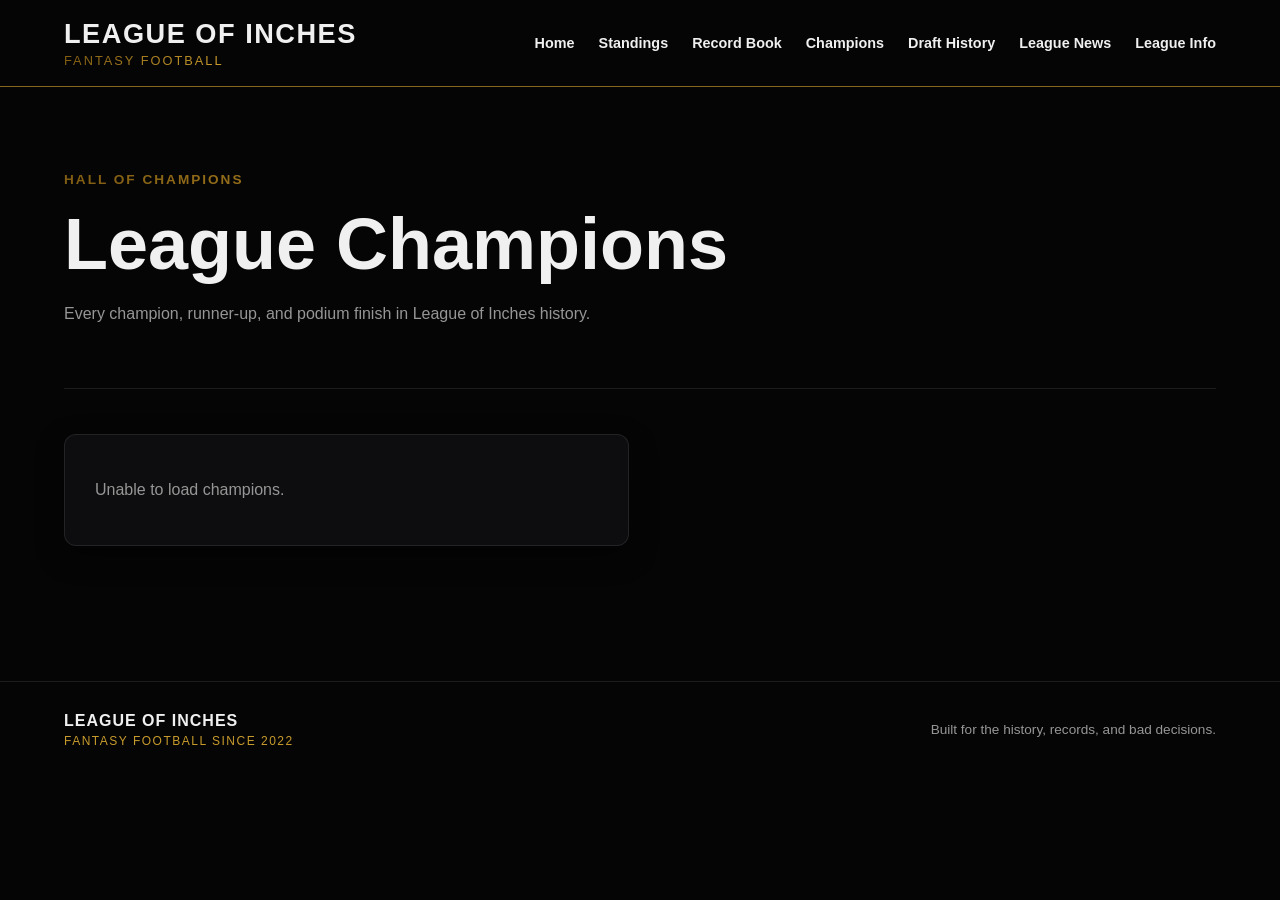
==== commit f821ae49: "Link champions to drive" ====
--- a/champions.html
+++ b/champions.html
@@ -1,5 +1,6 @@
 <!DOCTYPE html>
 <html lang="en">
+
 <head>
   <meta charset="UTF-8">
   <meta name="viewport" content="width=device-width, initial-scale=1.0">
@@ -9,15 +10,28 @@
 
 <body>
 
-     <header class="site-header">
-      <div class="header-inner">
-    
-        <a href="index.html" class="site-brand">
-          <h1>LEAGUE OF INCHES</h1>
-          <span>Fantasy Football</span>
-        </a>
-    
-        <nav class="main-nav desktop-nav">
+  <header class="site-header">
+    <div class="header-inner">
+
+      <a href="index.html" class="site-brand">
+        <h1>LEAGUE OF INCHES</h1>
+        <span>Fantasy Football</span>
+      </a>
+
+      <nav class="main-nav desktop-nav">
+        <a href="index.html">Home</a>
+        <a href="standings.html">Standings</a>
+        <a href="record-book.html">Record Book</a>
+        <a href="champions.html">Champions</a>
+        <a href="draft-history.html">Draft History</a>
+        <a href="news.html">League News</a>
+        <a href="league-info.html">League Info</a>
+      </nav>
+
+      <details class="mobile-nav">
+        <summary>☰</summary>
+
+        <div class="mobile-nav-links">
           <a href="index.html">Home</a>
           <a href="standings.html">Standings</a>
           <a href="record-book.html">Record Book</a>
@@ -25,120 +39,343 @@
           <a href="draft-history.html">Draft History</a>
           <a href="news.html">League News</a>
           <a href="league-info.html">League Info</a>
-        </nav>
-    
-        <details class="mobile-nav">
-          <summary>☰</summary>
-    
-          <div class="mobile-nav-links">
-            <a href="index.html">Home</a>
-            <a href="standings.html">Standings</a>
-            <a href="record-book.html">Record Book</a>
-            <a href="champions.html">Champions</a>
-            <a href="draft-history.html">Draft History</a>
-            <a href="news.html">League News</a>
-            <a href="league-info.html">League Info</a>
-          </div>
-        </details>
-    
-      </div>
-    </header>
+        </div>
+      </details>
+
+    </div>
+  </header>
+
+
   <main>
 
     <section class="page-header">
       <p class="eyebrow">Hall of Champions</p>
       <h2>League Champions</h2>
+
       <p class="page-description">
         Every champion, runner-up, and podium finish in League of Inches history.
       </p>
     </section>
 
-    <section class="champions-grid">
-
-      <article class="champion-card featured-champion">
-        <span class="champion-year">2025</span>
-        <div class="champion-trophy">🏆</div>
-        <p class="champion-label">League Champion</p>
-        <h3>Cody Mocilan</h3>
+
+    <section class="champions-grid" id="championsGrid">
+
+      <article class="champion-card">
+        <p>Loading champions...</p>
+      </article>
+
+    </section>
+
+  </main>
+
+
+  <footer class="site-footer">
+    <div class="footer-inner">
+
+      <div class="footer-brand">
+        <strong>LEAGUE OF INCHES</strong>
+        <span>Fantasy Football Since 2022</span>
+      </div>
+
+      <p>Built for the history, records, and bad decisions.</p>
+
+    </div>
+  </footer>
+
+
+  <script>
+
+    const championsCsvUrl =
+      "https://docs.google.com/spreadsheets/d/e/2PACX-1vRSITMjap0Q_P0zNyA2rcKENfWgDXdniz59mCXW-wm8pwgzMSNFcR_bJD4pZ00-SyifWOXm8g_CKNQC/pub?gid=268819829&single=true&output=csv";
+
+
+    const championsGrid =
+      document.getElementById("championsGrid");
+
+
+    function parseCSV(text) {
+
+      const rows = [];
+
+      let row = [];
+      let value = "";
+      let insideQuotes = false;
+
+
+      for (let i = 0; i < text.length; i++) {
+
+        const char = text[i];
+        const next = text[i + 1];
+
+
+        if (char === '"' && insideQuotes && next === '"') {
+
+          value += '"';
+          i++;
+
+        }
+
+        else if (char === '"') {
+
+          insideQuotes = !insideQuotes;
+
+        }
+
+        else if (char === "," && !insideQuotes) {
+
+          row.push(value);
+          value = "";
+
+        }
+
+        else if (
+          (char === "\n" || char === "\r") &&
+          !insideQuotes
+        ) {
+
+          if (char === "\r" && next === "\n") {
+            i++;
+          }
+
+          row.push(value);
+
+          if (row.some(cell => cell.trim() !== "")) {
+            rows.push(row);
+          }
+
+          row = [];
+          value = "";
+
+        }
+
+        else {
+
+          value += char;
+
+        }
+
+      }
+
+
+      if (value || row.length) {
+
+        row.push(value);
+        rows.push(row);
+
+      }
+
+
+      return rows;
+
+    }
+
+
+    function createChampionCard(season, isNewestSeason) {
+
+      const card =
+        document.createElement("article");
+
+
+      card.className =
+        isNewestSeason
+          ? "champion-card featured-champion"
+          : "champion-card";
+
+
+      const hasCoChampion =
+        season.coChampion !== "";
+
+
+      const championLabel =
+        hasCoChampion
+          ? "League Co-Champions"
+          : "League Champion";
+
+
+      const championNames =
+        hasCoChampion
+          ? `${season.champion} & ${season.coChampion}`
+          : season.champion;
+
+
+      let placementsHtml = "";
+
+
+      if (season.runnerUp) {
+
+        placementsHtml += `
+          <p>
+            <span>2nd</span>
+            ${season.runnerUp}
+          </p>
+        `;
+
+      }
+
+
+      if (season.thirdPlace) {
+
+        placementsHtml += `
+          <p>
+            <span>3rd</span>
+            ${season.thirdPlace}
+          </p>
+        `;
+
+      }
+
+
+      card.innerHTML = `
+
+        <span class="champion-year">
+          ${season.season}
+        </span>
+
+        <div class="champion-trophy">
+          🏆
+        </div>
+
+        <p class="champion-label">
+          ${championLabel}
+        </p>
+
+        <h3>
+          ${championNames}
+        </h3>
 
         <div class="champion-placements">
-          <p><span>2nd</span> Example Manager</p>
-          <p><span>3rd</span> Example Manager</p>
-        
+
+          ${placementsHtml}
+
           <div class="scoring-leader">
-            <span class="scoring-label">Scoring Leader</span>
-            <strong>Example Manager</strong>
+            <span class="scoring-label">
+              Scoring Leader
+            </span>
+
+            <strong>
+              ${season.scoringLeader}
+            </strong>
           </div>
+
         </div>
-      </article>
-
-      <article class="champion-card">
-        <span class="champion-year">2024</span>
-        <div class="champion-trophy">🏆</div>
-        <p class="champion-label">League Champion</p>
-        <h3>Example Manager</h3>
-
-        <div class="champion-placements">
-          <p><span>2nd</span> Example Manager</p>
-          <p><span>3rd</span> Example Manager</p>
-        
-          <div class="scoring-leader">
-            <span class="scoring-label">Scoring Leader</span>
-            <strong>Example Manager</strong>
-          </div>
-        </div>
-      </article>
-
-      <article class="champion-card">
-        <span class="champion-year">2023</span>
-        <div class="champion-trophy">🏆</div>
-        <p class="champion-label">League Champion</p>
-        <h3>Example Manager</h3>
-
-        <div class="champion-placements">
-          <p><span>2nd</span> Example Manager</p>
-          <p><span>3rd</span> Example Manager</p>
-        
-          <div class="scoring-leader">
-            <span class="scoring-label">Scoring Leader</span>
-            <strong>Example Manager</strong>
-          </div>
-        </div>
-      </article>
-
-      <article class="champion-card">
-        <span class="champion-year">2022</span>
-        <div class="champion-trophy">🏆</div>
-        <p class="champion-label">League Champion</p>
-        <h3>Example Manager</h3>
-
-        <div class="champion-placements">
-          <p><span>2nd</span> Example Manager</p>
-          <p><span>3rd</span> Example Manager</p>
-        
-          <div class="scoring-leader">
-            <span class="scoring-label">Scoring Leader</span>
-            <strong>Example Manager</strong>
-          </div>
-        </div>
-      </article>
-
-    </section>
-
-  </main>
-
-    <footer class="site-footer">
-      <div class="footer-inner">
-    
-        <div class="footer-brand">
-          <strong>LEAGUE OF INCHES</strong>
-          <span>Fantasy Football Since 2022</span>
-        </div>
-    
-        <p>Built for the history, records, and bad decisions.</p>
-    
-      </div>
-    </footer>
-  
+
+      `;
+
+
+      return card;
+
+    }
+
+
+    async function loadChampions() {
+
+      try {
+
+        const response =
+          await fetch(championsCsvUrl);
+
+
+        if (!response.ok) {
+
+          throw new Error(
+            "Could not load champions."
+          );
+
+        }
+
+
+        const csvText =
+          await response.text();
+
+
+        const rows =
+          parseCSV(csvText);
+
+
+        rows.shift();
+
+
+        const championsData =
+          rows
+            .map(row => ({
+
+              season:
+                row[0]?.trim() || "",
+
+              champion:
+                row[1]?.trim() || "",
+
+              coChampion:
+                row[2]?.trim() || "",
+
+              runnerUp:
+                row[3]?.trim() || "",
+
+              thirdPlace:
+                row[4]?.trim() || "",
+
+              scoringLeader:
+                row[5]?.trim() || "",
+
+              notes:
+                row[6]?.trim() || ""
+
+            }))
+            .filter(row =>
+              row.season !== ""
+            )
+            .sort(
+              (a, b) =>
+                Number(b.season) -
+                Number(a.season)
+            );
+
+
+        championsGrid.innerHTML = "";
+
+
+        championsData.forEach(
+          (season, index) => {
+
+            const card =
+              createChampionCard(
+                season,
+                index === 0
+              );
+
+
+            championsGrid.appendChild(card);
+
+          }
+        );
+
+
+      }
+
+      catch (error) {
+
+        console.error(error);
+
+
+        championsGrid.innerHTML = `
+
+          <article class="champion-card">
+            <p>
+              Unable to load champions.
+            </p>
+          </article>
+
+        `;
+
+      }
+
+    }
+
+
+    loadChampions();
+
+  </script>
+
 </body>
+
 </html>
--- a/style.css
+++ b/style.css
@@ -1,26 +1,28 @@
 :root {
-  --bg-main: #090D12;
-  --bg-card: #11161D;
-  --bg-hover: #181E26;
-  --bg-header: #090D12;
-
-  --gold: #D4A514;
-  --gold-hover: #E0B126;
-
-  --text-main: #EAEAEA;
-  --text-muted: #9CA3AF;
-
-  --border-subtle: rgba(255, 255, 255, 0.10);
-  --border-gold: rgba(244, 196, 48, 0.65);
-  --border-gold-nav: rgba(244, 196, 48, 0.70);
-
-  --shadow-card: 0 8px 24px rgba(0, 0, 0, 0.25);
-}
-
-
-/* ========================================
+  --bg-main: #050506;
+  --bg-card: #0D0D0F;
+  --bg-hover: #161618;
+  --bg-header: #050506;
+
+  --gold: #C89B2C;
+  --gold-deep: #805C12;
+  --gold-light: #E8C766;
+  --gold-shine: #FFF0A6;
+  --gold-hover: #D9AE42;
+
+  --text-main: #F0F0F0;
+  --text-muted: #969696;
+
+  --border-subtle: rgba(255, 255, 255, 0.09);
+  --border-gold: rgba(200, 155, 44, 0.70);
+  --border-gold-nav: rgba(200, 155, 44, 0.65);
+
+  --shadow-card: 0 10px 28px rgba(0, 0, 0, 0.42);
+}
+
+/* ==============================================================================================================================================================================================
    GLOBAL
-   ======================================== */
+   ============================================================================================================================================================================================== */
 
 * {
   box-sizing: border-box;
@@ -41,9 +43,9 @@
 }
 
 
-/* ========================================
+/* ==============================================================================================================================================================================================
    HEADER
-   ======================================== */
+   ============================================================================================================================================================================================== */
 
 .site-header {
   background: var(--bg-header);
@@ -98,9 +100,9 @@
 }
 
 
-/* ========================================
+/* ==============================================================================================================================================================================================
    MOBILE NAV
-   ======================================== */
+   ============================================================================================================================================================================================== */
 
 .mobile-nav {
   display: none;
@@ -126,9 +128,9 @@
 }
 
 
-/* ========================================
+/* ==============================================================================================================================================================================================
    MAIN PAGE
-   ======================================== */
+   ============================================================================================================================================================================================== */
 
 main {
   max-width: 1200px;
@@ -156,26 +158,54 @@
 }
 
 
-/* ========================================
+/* ==============================================================================================================================================================================================
    HERO
-   ======================================== */
+   ============================================================================================================================================================================================== */
+
+/* HERO */
 
 .hero {
   min-height: 520px;
   display: flex;
   align-items: center;
   padding: 70px 0;
+  position: relative;
+}
+
+.hero::before {
+  content: "";
+  position: absolute;
+  top: 0;
+  bottom: 0;
+  left: 50%;
+  width: 100vw;
+  transform: translateX(-50%);
+
+  background:
+    radial-gradient(
+      circle at 75% 35%,
+      rgba(200, 155, 44, 0.07),
+      transparent 45%
+    );
+
+  pointer-events: none;
+  z-index: 0;
 }
 
 .hero-content {
-  max-width: 720px;
+  width: 100%;
+  max-width: none;
+  position: relative;
+  z-index: 1;
 }
 
 .hero h2 {
   margin: 0;
-  font-size: clamp(3rem, 7vw, 5.8rem);
+  width: 100%;
+  max-width: none;
+  font-size: clamp(3.2rem, 5.5vw, 5rem);
   line-height: 0.95;
-  letter-spacing: -2px;
+  letter-spacing: -2.5px;
   color: var(--text-main);
 }
 
@@ -202,14 +232,70 @@
 }
 
 .button.primary {
-  background: var(--gold);
-  color: var(--bg-main);
-  border: 1px solid var(--gold);
+  position: relative;
+  overflow: hidden;
+
+  background: linear-gradient(
+    135deg,
+    var(--gold-deep),
+    var(--gold),
+    var(--gold-light)
+  );
+
+  color: #080808;
+  border: 1px solid var(--gold-light);
+
+  box-shadow:
+    inset 0 1px 0 rgba(255, 255, 255, 0.25),
+    0 5px 18px rgba(200, 155, 44, 0.15);
+}
+
+.button.primary::after {
+  content: "";
+  position: absolute;
+  top: -70%;
+  left: -70%;
+
+  width: 28%;
+  height: 240%;
+
+  background: linear-gradient(
+    90deg,
+    transparent,
+    rgba(255, 255, 255, 0.45),
+    transparent
+  );
+
+  transform: rotate(20deg);
+  animation: buttonGlint 5s ease-in-out infinite;
+
+  pointer-events: none;
+}
+
+@keyframes buttonGlint {
+  0%,
+  70% {
+    left: -70%;
+  }
+
+  90% {
+    left: 140%;
+  }
+
+  100% {
+    left: 140%;
+  }
 }
 
 .button.primary:hover {
-  background: var(--gold-hover);
-  border-color: var(--gold-hover);
+  background: linear-gradient(
+    135deg,
+    var(--gold),
+    var(--gold-light),
+    var(--gold-shine)
+  );
+
+  border-color: var(--gold-light);
 }
 
 .button.secondary {
@@ -224,9 +310,9 @@
 }
 
 
-/* ========================================
+/* ==============================================================================================================================================================================================
    PAGE HEADERS
-   ======================================== */
+   ============================================================================================================================================================================================== */
 
 .page-header {
   padding: 35px 0 45px;
@@ -247,9 +333,9 @@
 }
 
 
-/* ========================================
+/* ==============================================================================================================================================================================================
    STANDINGS
-   ======================================== */
+   ============================================================================================================================================================================================== */
 
 .standings-section {
   padding: 45px 0;
@@ -288,7 +374,7 @@
 .standings-table {
   width: 100%;
   border-collapse: collapse;
-  min-width: 700px;
+  min-width: 950px;
   background: var(--bg-card);
 }
 
@@ -329,10 +415,48 @@
   color: var(--text-main);
 }
 
-
-/* ========================================
+/* SORTABLE STANDINGS */
+
+.sort-button {
+  appearance: none;
+  -webkit-appearance: none;
+
+  display: inline-flex;
+  align-items: center;
+  gap: 5px;
+
+  width: auto;
+  margin: 0;
+  padding: 0;
+
+  background: transparent;
+  border: none;
+  border-radius: 0;
+
+  color: var(--gold);
+  font: inherit;
+  font-size: inherit;
+  font-weight: inherit;
+  letter-spacing: inherit;
+  text-transform: inherit;
+
+  cursor: pointer;
+}
+
+.sort-button:hover {
+  color: var(--gold-light);
+}
+
+.sort-arrow {
+  display: inline-block;
+  min-width: 9px;
+  color: var(--gold-light);
+  font-size: 0.65rem;
+}
+
+/* ==============================================================================================================================================================================================
    RECORD BOOK
-   ======================================== */
+   ============================================================================================================================================================================================== */
 
 .record-grid {
   display: grid;
@@ -390,9 +514,9 @@
 }
 
 
-/* ========================================
+/* ==============================================================================================================================================================================================
    CHAMPIONS
-   ======================================== */
+   ============================================================================================================================================================================================== */
 
 .champions-grid {
   display: grid;
@@ -486,9 +610,9 @@
 }
 
 
-/* ========================================
+/* ==============================================================================================================================================================================================
    DRAFT HISTORY
-   ======================================== */
+   ============================================================================================================================================================================================== */
 
 .draft-section {
   padding: 45px 0;
@@ -573,9 +697,9 @@
 }
 
 
-/* ========================================
+/* ==============================================================================================================================================================================================
    DRAFT BOARD
-   ======================================== */
+   ============================================================================================================================================================================================== */
 
 .draft-board-wrapper {
   width: 100%;
@@ -587,9 +711,8 @@
 
 .draft-board {
   display: grid;
-  grid-template-columns: 58px repeat(10, 125px);
-  width: max-content;
-  min-width: 100%;
+  grid-template-columns: 56px repeat(10, 108px);
+  width: 100%;
 }
 
 .draft-corner,
@@ -637,31 +760,28 @@
 }
 
 .draft-pick {
-  min-height: 95px;
-  padding: 12px 10px;
+  min-height: 72px;
+  padding: 10px 8px;
   background: var(--bg-card);
   display: flex;
   flex-direction: column;
+  justify-content: center;
 }
 
 .draft-pick span {
-  color: var(--gold);
-  font-size: 0.7rem;
-  font-weight: bold;
-  margin-bottom: 7px;
+  display: none;
 }
 
 .draft-pick strong {
   color: var(--text-main);
-  font-size: 0.85rem;
-  line-height: 1.25;
+  font-size: 0.8rem;
+  line-height: 1.2;
 }
 
 .draft-pick small {
-  margin-top: auto;
-  padding-top: 8px;
-  color: var(--text-muted);
-  font-size: 0.7rem;
+  margin-top: 6px;
+  color: var(--text-muted);
+  font-size: 0.68rem;
   font-weight: bold;
 }
 
@@ -670,9 +790,9 @@
 }
 
 
-/* ========================================
+/* ==============================================================================================================================================================================================
    LEAGUE NEWS
-   ======================================== */
+   ============================================================================================================================================================================================== */
 
 .news-grid {
   display: grid;
@@ -731,9 +851,9 @@
 }
 
 
-/* ========================================
+/* ==============================================================================================================================================================================================
    LEAGUE INFO
-   ======================================== */
+   ============================================================================================================================================================================================== */
 
 .info-grid {
   display: grid;
@@ -772,9 +892,9 @@
 }
 
 
-/* ========================================
+/* ==============================================================================================================================================================================================
    HOMEPAGE FEATURES
-   ======================================== */
+   ============================================================================================================================================================================================== */
 
 .home-features {
   display: grid;
@@ -820,9 +940,9 @@
 }
 
 
-/* ========================================
+/* ==============================================================================================================================================================================================
    HOME RECORDS
-   ======================================== */
+   ============================================================================================================================================================================================== */
 
 .home-records {
   padding: 50px 0;
@@ -881,9 +1001,9 @@
   color: var(--text-main);
 }
 
-/* ========================================
+/* ==============================================================================================================================================================================================
    FOOTER
-   ======================================== */
+   ============================================================================================================================================================================================== */
 
 .site-footer {
   margin-top: 40px;
@@ -922,9 +1042,57 @@
   font-size: 0.85rem;
 }
 
-/* ========================================
+/* ==============================================================================================================================================================================================
+   METALLIC GOLD EFFECTS
+   ============================================================================================================================================================================================== */
+
+.site-brand span,
+.eyebrow,
+.record-holder,
+.champion-year,
+.scoring-leader strong,
+.news-category,
+.info-label,
+.home-feature a,
+.home-section-heading a {
+  color: var(--gold);
+
+  background: linear-gradient(
+    105deg,
+    var(--gold-deep) 0%,
+    var(--gold) 25%,
+    var(--gold-light) 45%,
+    var(--gold-shine) 50%,
+    var(--gold-light) 55%,
+    var(--gold) 75%,
+    var(--gold-deep) 100%
+  );
+
+  background-size: 220% auto;
+  background-clip: text;
+  -webkit-background-clip: text;
+  -webkit-text-fill-color: transparent;
+
+  animation: goldShimmer 7s linear infinite;
+}
+
+@keyframes goldShimmer {
+  0% {
+    background-position: 180% center;
+  }
+
+  60% {
+    background-position: -40% center;
+  }
+
+  100% {
+    background-position: -40% center;
+  }
+}
+
+/* ==============================================================================================================================================================================================
    MOBILE
-   ======================================== */
+   ============================================================================================================================================================================================== */
 
 @media (max-width: 800px) {
 
@@ -1003,6 +1171,11 @@
     padding: 55px 0;
   }
 
+  .hero h2 {
+  font-size: clamp(3rem, 14vw, 4.5rem);
+  line-height: 0.95;
+  }
+
   .page-header {
     padding: 20px 0 35px;
   }
